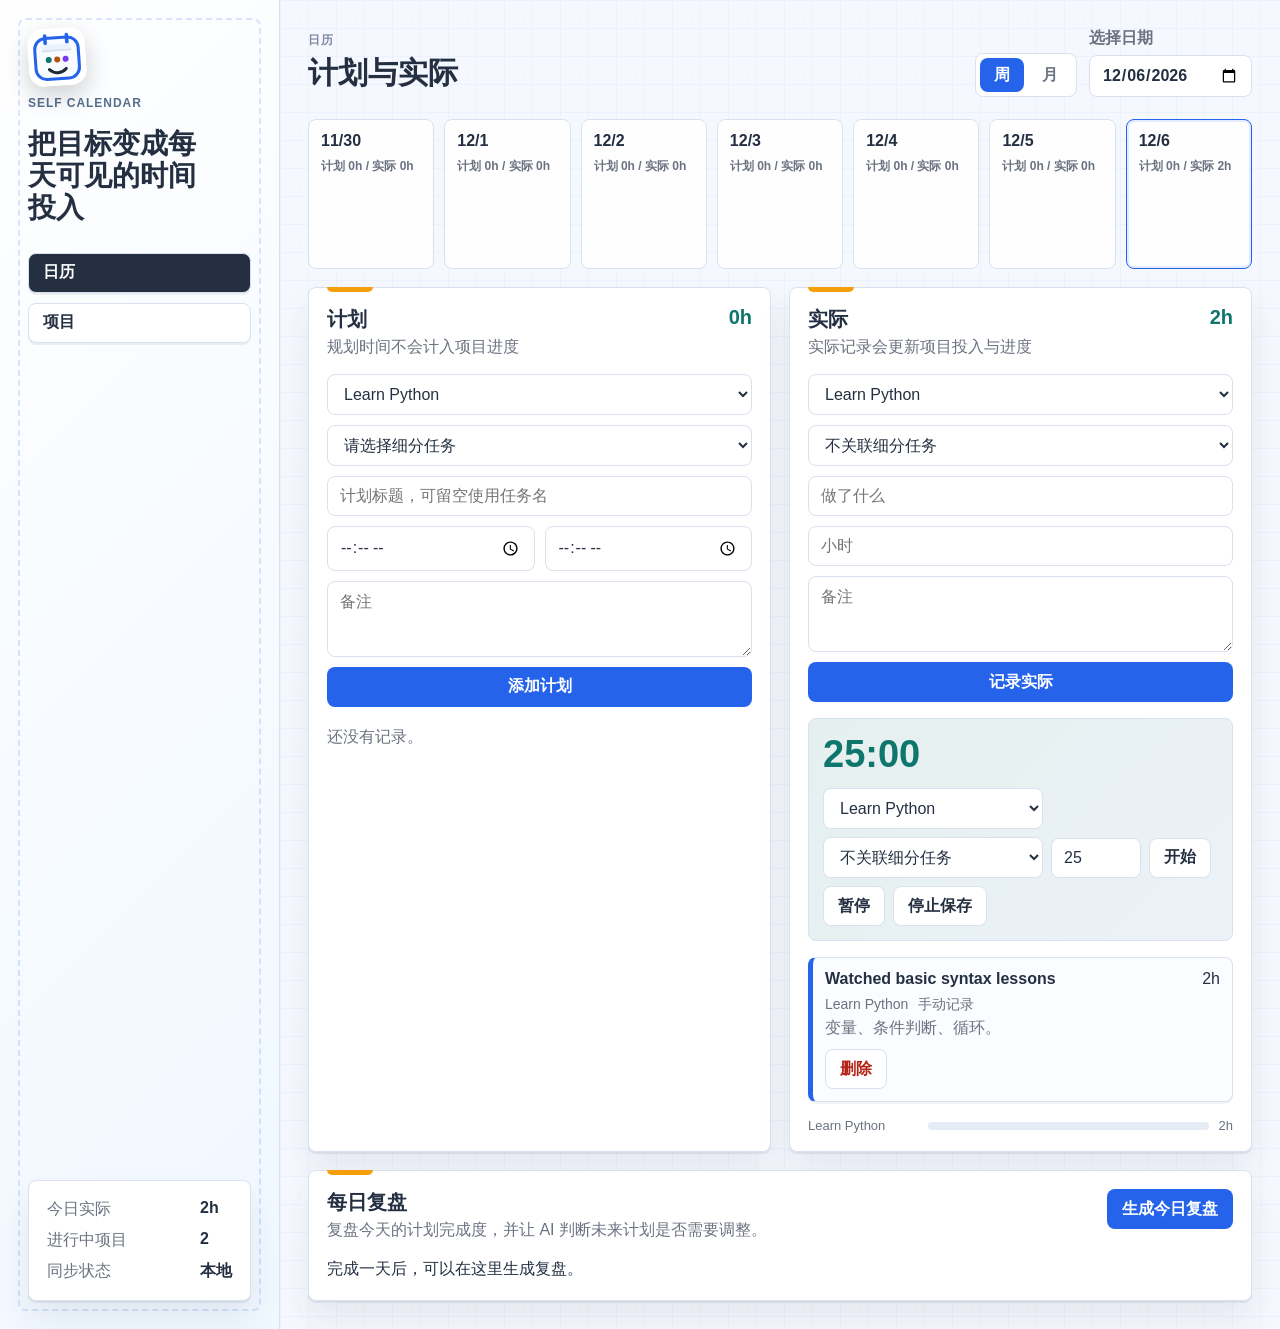
==== index.html @ 9592ea99 "Initial Self Calendar prototype" ====
<!doctype html>
<html lang="zh-CN">
  <head>
    <meta charset="utf-8" />
    <meta name="viewport" content="width=device-width, initial-scale=1" />
    <title>Self Calendar</title>
    <link rel="icon" type="image/svg+xml" href="./assets/logo.svg" />
    <link rel="shortcut icon" type="image/svg+xml" href="./assets/logo.svg" />
    <link rel="manifest" href="./assets/site.webmanifest" />
    <meta name="theme-color" content="#2563eb" />
    <link rel="stylesheet" href="./styles.css" />
  </head>
  <body>
    <div id="app">
      <aside class="sidebar">
        <div class="brand">
          <img class="brand-logo" src="./assets/logo.svg" alt="Self Calendar logo" />
          <p class="eyebrow">Self Calendar</p>
          <h1>把目标变成每天可见的时间投入</h1>
        </div>
        <nav class="nav" aria-label="主导航">
          <button class="nav-button active" data-view="calendar" type="button">日历</button>
          <button class="nav-button" data-view="projects" type="button">项目</button>
        </nav>
        <section class="today-summary" aria-label="今日概览">
          <span>今日实际</span>
          <strong id="todayActual">0h</strong>
          <span>进行中项目</span>
          <strong id="activeProjects">0</strong>
          <span>同步状态</span>
          <strong id="syncStatus">本地</strong>
        </section>
      </aside>

      <main class="main">
        <section id="calendarView" class="view active-view">
          <div class="view-header">
            <div>
              <p class="eyebrow">日历</p>
              <h2>计划与实际</h2>
            </div>
            <div class="calendar-tools">
              <div class="segmented" aria-label="日历视图">
                <button class="mode-button active" data-calendar-mode="week" type="button">周</button>
                <button class="mode-button" data-calendar-mode="month" type="button">月</button>
              </div>
              <label class="date-picker">
                <span>选择日期</span>
                <input id="selectedDate" type="date" />
              </label>
            </div>
          </div>

          <section id="calendarRange" class="range-view"></section>

          <section id="dayEditor" class="day-grid">
            <article class="panel">
              <div class="panel-head">
                <div>
                  <h3>计划</h3>
                  <p>规划时间不会计入项目进度</p>
                </div>
                <strong id="plannedTotal">0h</strong>
              </div>
              <form id="planForm" class="form compact-form">
                <select id="planProject" required></select>
                <select id="planTask" required></select>
                <input id="planTitle" type="text" placeholder="计划标题，可留空使用任务名" />
                <div class="inline-fields">
                  <input id="planStart" type="time" required />
                  <input id="planEnd" type="time" required />
                </div>
                <textarea id="planNotes" placeholder="备注"></textarea>
                <button type="submit">添加计划</button>
              </form>
              <div id="plannedList" class="entry-list"></div>
              <div id="plannedDistribution" class="distribution"></div>
            </article>

            <article class="panel">
              <div class="panel-head">
                <div>
                  <h3>实际</h3>
                  <p>实际记录会更新项目投入与进度</p>
                </div>
                <strong id="actualTotal">0h</strong>
              </div>
              <form id="actualForm" class="form compact-form">
                <select id="actualProject" required></select>
                <select id="actualTask"></select>
                <input id="actualTitle" type="text" placeholder="做了什么" required />
                <input id="actualDuration" type="number" min="0.1" step="0.1" placeholder="小时" required />
                <textarea id="actualNotes" placeholder="备注"></textarea>
                <button type="submit">记录实际</button>
              </form>
              <div class="timer">
                <div class="timer-display" id="timerDisplay">25:00</div>
                <div class="timer-controls">
                  <select id="timerProject" aria-label="番茄钟项目"></select>
                  <select id="timerTask" aria-label="番茄钟任务"></select>
                  <input id="timerMinutes" type="number" min="1" max="180" value="25" aria-label="分钟" />
                  <button id="timerStart" type="button">开始</button>
                  <button id="timerPause" class="secondary" type="button">暂停</button>
                  <button id="timerStop" class="secondary" type="button">停止保存</button>
                </div>
              </div>
              <div id="actualList" class="entry-list"></div>
              <div id="actualDistribution" class="distribution"></div>
            </article>
          </section>

          <section class="panel review-panel">
            <div class="panel-head">
              <div>
                <h3>每日复盘</h3>
                <p>复盘今天的计划完成度，并让 AI 判断未来计划是否需要调整。</p>
              </div>
              <button id="runDailyReview" type="button">生成今日复盘</button>
            </div>
            <div id="reviewResult" class="review-result">
              <p class="empty-state">完成一天后，可以在这里生成复盘。</p>
            </div>
          </section>
        </section>

        <section id="projectsView" class="view">
          <div class="view-header">
            <div>
              <p class="eyebrow">项目</p>
              <h2>目标与进度</h2>
            </div>
            <div class="header-actions">
              <button id="exportIcs" type="button">导出 ICS</button>
              <label class="file-button">
                导入 ICS
                <input id="importIcs" type="file" accept=".ics,text/calendar" />
              </label>
            </div>
          </div>

          <section class="project-layout">
            <aside class="project-side">
              <article class="panel project-form-panel">
                <h3>新建项目</h3>
                <form id="projectForm" class="form">
                  <input id="projectName" type="text" placeholder="项目名称" required />
                  <div class="inline-fields">
                    <input id="projectEstimate" type="number" min="1" step="0.5" placeholder="预计总小时" required />
                    <select id="projectStatus">
                      <option value="in-progress">进行中</option>
                      <option value="not-started">未开始</option>
                      <option value="paused">暂停</option>
                      <option value="completed">完成</option>
                    </select>
                  </div>
                  <textarea id="projectDescription" placeholder="描述"></textarea>
                  <button type="submit">保存项目</button>
                </form>
              </article>

              <div id="projectList" class="project-list"></div>
            </aside>

            <article id="projectDetail" class="panel project-detail">
              <p class="empty-state">选择一个项目查看详情，或者先创建你的第一个目标。</p>
            </article>
          </section>
        </section>
      </main>
    </div>

    <template id="emptyTemplate">
      <p class="empty-state">还没有记录。</p>
    </template>

    <div id="focusOverlay" class="focus-overlay" aria-hidden="true">
      <section class="focus-panel" role="dialog" aria-modal="true" aria-label="番茄钟专注模式">
        <div class="focus-top">
          <div>
            <p class="eyebrow">专注模式</p>
            <h2 id="focusProjectName">Pomodoro</h2>
          </div>
          <button id="focusClose" class="secondary" type="button">收起</button>
        </div>
        <div class="focus-visual">
          <div class="focus-ring" id="focusRing">
            <div>
              <strong id="focusTime">25:00</strong>
              <span id="focusPercent">0%</span>
            </div>
          </div>
          <div class="focus-progress">
            <span id="focusProgressBar"></span>
          </div>
        </div>
        <textarea id="focusNotes" placeholder="一边专注，一边记录：这段时间具体在做什么、遇到什么问题、下一步是什么。"></textarea>
        <div class="focus-actions">
          <button id="focusPause" type="button">暂停</button>
          <button id="focusSave" class="secondary" type="button">停止并保存</button>
          <button id="focusDiscard" class="secondary danger" type="button">放弃本次</button>
        </div>
      </section>
    </div>

    <script src="./app.js"></script>
  </body>
</html>
---- styles.css ----
:root {
  color-scheme: light;
  --ink: #243042;
  --muted: #6b7280;
  --line: #d9e1ee;
  --surface: #ffffff;
  --wash: #f6f8ff;
  --accent: #2563eb;
  --accent-2: #0f766e;
  --accent-3: #f59e0b;
  --accent-4: #ec4899;
  --warn: #b45309;
  --danger: #b42318;
  --shadow: 0 16px 40px rgba(31, 41, 51, 0.08);
  --paper-shadow: 0 2px 0 rgba(36, 48, 66, 0.08), 0 18px 32px rgba(36, 48, 66, 0.08);
}

* {
  box-sizing: border-box;
}

body {
  margin: 0;
  min-height: 100vh;
  font-family: Inter, "Segoe UI", Arial, sans-serif;
  background:
    linear-gradient(rgba(37, 99, 235, 0.045) 1px, transparent 1px),
    linear-gradient(90deg, rgba(15, 118, 110, 0.04) 1px, transparent 1px),
    radial-gradient(circle at 20px 20px, rgba(245, 158, 11, 0.08) 1.5px, transparent 1.5px),
    var(--wash);
  background-size: 28px 28px, 28px 28px, 56px 56px, auto;
  color: var(--ink);
}

button,
input,
select,
textarea {
  font: inherit;
}

button,
.file-button {
  min-height: 40px;
  border: 1px solid transparent;
  border-radius: 8px;
  padding: 0 14px;
  background: var(--accent);
  color: #fff;
  cursor: pointer;
  font-weight: 700;
  transition:
    background-color 140ms ease,
    border-color 140ms ease,
    color 140ms ease,
    box-shadow 140ms ease,
    transform 90ms ease;
}

button:hover,
.file-button:hover {
  background: #1d4ed8;
  box-shadow: 0 8px 18px rgba(37, 99, 235, 0.2);
  transform: translateY(-1px);
}

button:active,
.file-button:active {
  transform: translateY(1px) scale(0.99);
  box-shadow: 0 3px 10px rgba(31, 41, 51, 0.12);
}

button:focus-visible,
.file-button:focus-visible {
  outline: 3px solid rgba(37, 99, 235, 0.28);
  outline-offset: 2px;
}

button:disabled,
.file-button:has(input:disabled) {
  cursor: not-allowed;
  opacity: 0.58;
  box-shadow: none;
  transform: none;
}

button.secondary,
.entry-actions button,
.task-row button,
.timer-controls button {
  background: #fff;
  color: var(--ink);
  border-color: var(--line);
}

button.secondary:hover,
.entry-actions button:hover,
.task-row button:hover,
.timer-controls button:hover {
  background: #f1f5f9;
  border-color: #b8c2d2;
  box-shadow: 0 6px 14px rgba(31, 41, 51, 0.08);
}

button.danger {
  color: var(--danger);
}

button.danger:hover {
  background: #fff1f0;
  border-color: #f2b8b5;
  color: #912018;
}

input,
select,
textarea {
  width: 100%;
  border: 1px solid var(--line);
  border-radius: 8px;
  padding: 10px 12px;
  background: #fff;
  color: var(--ink);
}

textarea {
  min-height: 76px;
  resize: vertical;
}

#app {
  display: grid;
  grid-template-columns: 280px 1fr;
  min-height: 100vh;
}

.sidebar {
  display: flex;
  flex-direction: column;
  gap: 28px;
  padding: 28px;
  background:
    linear-gradient(135deg, rgba(255, 255, 255, 0.88), rgba(239, 247, 255, 0.94)),
    #f9fbff;
  color: var(--ink);
  border-right: 1px solid var(--line);
  position: relative;
  overflow: hidden;
}

.sidebar::before {
  content: "";
  position: absolute;
  inset: 18px;
  border: 2px dashed rgba(37, 99, 235, 0.16);
  border-radius: 8px;
  pointer-events: none;
}

.sidebar h1 {
  margin: 8px 0 0;
  font-size: 28px;
  line-height: 1.15;
  letter-spacing: 0;
  max-width: 12ch;
}

.brand {
  display: grid;
  gap: 10px;
  position: relative;
  z-index: 1;
}

.brand-logo {
  width: 58px;
  height: 58px;
  border-radius: 16px;
  background: #fff;
  box-shadow: 0 10px 24px rgba(0, 0, 0, 0.18);
  transform: rotate(-4deg);
  transition: transform 180ms ease;
}

.brand:hover .brand-logo {
  animation: logo-wiggle 520ms ease both;
}

.eyebrow {
  margin: 0;
  color: #7c8aa0;
  text-transform: uppercase;
  font-size: 12px;
  font-weight: 800;
  letter-spacing: 0.08em;
}

.sidebar .eyebrow {
  color: #55708f;
}

.nav {
  display: grid;
  gap: 10px;
}

.nav-button {
  width: 100%;
  justify-content: flex-start;
  background: #fff;
  color: var(--ink);
  border-color: var(--line);
  text-align: left;
  box-shadow: 0 2px 0 rgba(36, 48, 66, 0.07);
}

.nav-button:hover {
  background: #eef7ff;
  box-shadow: 0 8px 16px rgba(36, 48, 66, 0.08);
}

.nav-button.active {
  background: #243042;
  color: #fff;
}

.nav-button.active:hover {
  background: #fff;
}

.today-summary {
  margin-top: auto;
  display: grid;
  grid-template-columns: 1fr auto;
  gap: 10px 16px;
  padding: 18px;
  border: 1px solid var(--line);
  border-radius: 8px;
  background: #fff;
  box-shadow: var(--paper-shadow);
  position: relative;
  z-index: 1;
}

.today-summary span {
  color: var(--muted);
}

.main {
  padding: 28px;
  overflow: auto;
}

.view {
  display: none;
}

.active-view {
  display: block;
}

.view-header {
  display: flex;
  align-items: center;
  justify-content: space-between;
  gap: 18px;
  margin-bottom: 22px;
}

.view-header h2 {
  margin: 4px 0 0;
  font-size: 30px;
}

.date-picker {
  display: grid;
  gap: 6px;
  color: var(--muted);
  font-weight: 700;
}

.calendar-tools {
  display: flex;
  align-items: end;
  gap: 12px;
  flex-wrap: wrap;
}

.segmented {
  display: inline-flex;
  gap: 4px;
  padding: 4px;
  border: 1px solid var(--line);
  border-radius: 8px;
  background: #fff;
}

.mode-button {
  min-width: 44px;
  min-height: 34px;
  padding: 0 10px;
  background: transparent;
  color: var(--muted);
}

.mode-button:hover {
  background: #eef4ff;
  color: var(--accent);
  box-shadow: none;
}

.mode-button.active {
  background: var(--accent);
  color: #fff;
}

.mode-button.active:hover {
  background: #1d4ed8;
  color: #fff;
}

.day-grid,
.project-layout {
  display: grid;
  grid-template-columns: repeat(2, minmax(0, 1fr));
  gap: 18px;
}

.range-view:not(:empty) {
  margin-bottom: 18px;
}

.calendar-grid {
  display: grid;
  grid-template-columns: repeat(7, minmax(120px, 1fr));
  gap: 10px;
}

.date-cell {
  display: grid;
  gap: 8px;
  min-height: 150px;
  align-content: start;
  padding: 12px;
  border: 1px solid var(--line);
  border-radius: 8px;
  background: rgba(255, 255, 255, 0.92);
  color: var(--ink);
  text-align: left;
  box-shadow: none;
  transition:
    border-color 140ms ease,
    background-color 140ms ease,
    box-shadow 140ms ease,
    transform 90ms ease;
}

.date-cell:hover {
  border-color: #b8c2d2;
  background: #fff;
  box-shadow: 0 10px 22px rgba(31, 41, 51, 0.08);
  transform: translateY(-2px) rotate(-0.25deg);
}

.date-cell:active {
  transform: translateY(1px);
}

.date-cell.selected {
  border-color: var(--accent);
  box-shadow: inset 0 0 0 2px rgba(37, 99, 235, 0.12);
}

.date-cell-head {
  font-weight: 800;
}

.date-cell-total {
  color: var(--muted);
  font-size: 12px;
  font-weight: 700;
}

.date-cell-items {
  display: grid;
  gap: 5px;
}

.date-cell-items span {
  min-height: 22px;
  border-radius: 6px;
  padding: 4px 6px;
  background: #edf5f4;
  color: #115e59;
  font-size: 12px;
  overflow-wrap: anywhere;
}

.date-cell-items .range-plan-item {
  border-left: 4px solid var(--family, var(--accent-2));
  background: #f5fbfa;
  color: var(--ink);
  transition: transform 120ms ease, background-color 140ms ease;
}

.range-plan-item {
  cursor: pointer;
}

.range-plan-item:hover {
  background: #d9eeeb;
  color: #0f4f4a;
  transform: translateX(2px);
}

.project-layout {
  grid-template-columns: minmax(320px, 0.85fr) minmax(520px, 1.65fr);
  align-items: start;
}

.project-side {
  display: grid;
  gap: 14px;
}

.project-form-panel {
  padding: 16px;
}

.project-form-panel textarea {
  min-height: 58px;
}

.project-detail {
  min-height: calc(100vh - 110px);
}

.panel {
  border: 1px solid var(--line);
  border-radius: 8px;
  background: var(--surface);
  box-shadow: var(--paper-shadow);
  padding: 18px;
  position: relative;
  animation: soft-rise 420ms ease both;
}

.panel::before {
  content: "";
  position: absolute;
  top: -1px;
  left: 18px;
  width: 46px;
  height: 5px;
  border-radius: 0 0 6px 6px;
  background: var(--accent-3);
}

.panel-head {
  display: flex;
  align-items: start;
  justify-content: space-between;
  gap: 14px;
  margin-bottom: 16px;
}

.panel h3 {
  margin: 0;
  font-size: 20px;
}

.panel p {
  margin: 4px 0 0;
  color: var(--muted);
}

.panel-head strong {
  color: var(--accent-2);
  font-size: 20px;
}

.form {
  display: grid;
  gap: 10px;
}

.compact-form {
  margin-bottom: 16px;
}

.inline-fields {
  display: grid;
  grid-template-columns: 1fr 1fr;
  gap: 10px;
}

.entry-list,
.project-list {
  display: grid;
  gap: 10px;
}

.entry,
.project-card,
.task-row {
  border: 1px solid var(--line);
  border-radius: 8px;
  padding: 12px;
  background: #fbfcff;
  box-shadow: 0 2px 0 rgba(36, 48, 66, 0.05);
}

.entry,
.project-card {
  border-left: 5px solid var(--family, var(--line));
}

.entry-title,
.project-card-title,
.task-row {
  display: flex;
  justify-content: space-between;
  gap: 12px;
  align-items: center;
}

.entry strong,
.project-card strong {
  overflow-wrap: anywhere;
}

.entry-meta,
.project-meta {
  margin-top: 8px;
  display: flex;
  gap: 10px;
  flex-wrap: wrap;
  color: var(--muted);
  font-size: 14px;
}

.entry-actions,
.header-actions,
.timer-controls,
.detail-actions {
  display: flex;
  gap: 8px;
  flex-wrap: wrap;
  align-items: center;
}

.entry-actions {
  margin-top: 10px;
}

.distribution {
  display: grid;
  gap: 8px;
  margin-top: 16px;
}

.bar {
  display: grid;
  grid-template-columns: 110px 1fr auto;
  gap: 10px;
  align-items: center;
  color: var(--muted);
  font-size: 13px;
}

.bar-track {
  height: 8px;
  border-radius: 999px;
  background: #e6ecf5;
  overflow: hidden;
}

.bar-fill {
  height: 100%;
  background: var(--accent-2);
}

.timer {
  display: grid;
  gap: 12px;
  margin: 16px 0;
  padding: 14px;
  border: 1px solid var(--line);
  border-radius: 8px;
  background:
    linear-gradient(135deg, rgba(15, 118, 110, 0.08), rgba(37, 99, 235, 0.05)),
    #f7faf9;
}

.timer-display {
  font-size: 38px;
  font-weight: 800;
  color: var(--accent-2);
}

.timer-controls select {
  width: min(220px, 100%);
}

.timer-controls input {
  width: 90px;
}

.project-card {
  cursor: pointer;
  transition:
    border-color 140ms ease,
    background-color 140ms ease,
    box-shadow 140ms ease,
    transform 90ms ease;
}

.project-list {
  align-content: start;
}

.project-card:hover {
  background: #fff;
  border-color: #b8c2d2;
  box-shadow: 0 8px 18px rgba(31, 41, 51, 0.08);
  transform: translateY(-2px) rotate(0.2deg);
}

.project-card:active {
  transform: translateY(1px);
}

.project-card.active {
  border-color: var(--accent);
  border-left-color: var(--family, var(--accent));
  box-shadow: inset 4px 0 0 var(--family, var(--accent));
}

.progress {
  height: 10px;
  border-radius: 999px;
  background: #e6ecf5;
  overflow: hidden;
  margin-top: 12px;
}

.progress span {
  display: block;
  height: 100%;
  background: var(--accent);
}

.stats {
  display: grid;
  grid-template-columns: repeat(3, 1fr);
  gap: 10px;
  margin: 16px 0;
}

.stat {
  padding: 12px;
  border-radius: 8px;
  background: #f4f7fb;
}

.stat span {
  display: block;
  color: var(--muted);
  font-size: 13px;
}

.stat strong {
  display: block;
  margin-top: 6px;
  font-size: 20px;
}

.task-list {
  display: grid;
  gap: 8px;
  margin-top: 12px;
}

.task-row {
  display: grid;
  grid-template-columns: minmax(160px, 1fr) 95px auto auto;
  justify-content: stretch;
}

.task-row input {
  min-width: 0;
}

.task-row small {
  grid-column: 1 / -1;
  color: var(--muted);
  line-height: 1.45;
}

.task-row textarea {
  grid-column: 1 / -1;
  min-height: 64px;
}

.task-row input:disabled,
.task-row textarea:disabled {
  color: var(--ink);
  background: transparent;
  border-color: transparent;
  opacity: 1;
}

.task-row.editing {
  border-color: var(--accent);
  background: #f7fbff;
}

.ai-workbench {
  display: grid;
  gap: 12px;
  margin: 18px 0;
  padding: 14px;
  border: 1px solid var(--line);
  border-radius: 8px;
  background:
    linear-gradient(135deg, rgba(245, 158, 11, 0.08), rgba(236, 72, 153, 0.05)),
    #f8fbff;
}

.project-detail .entry-list {
  grid-template-columns: repeat(auto-fit, minmax(240px, 1fr));
}

.project-detail .task-list {
  grid-template-columns: repeat(auto-fit, minmax(260px, 1fr));
}

.project-detail .task-row {
  align-content: start;
}

.ai-head {
  display: flex;
  justify-content: space-between;
  align-items: start;
  gap: 12px;
}

.ai-head h3 {
  margin: 0;
}

.ai-head p {
  margin: 4px 0 0;
  color: var(--muted);
}

.ai-messages {
  display: grid;
  gap: 8px;
  max-height: 220px;
  overflow: auto;
}

.ai-message {
  display: grid;
  gap: 3px;
  margin: 0;
  padding: 10px;
  border-radius: 8px;
  background: #fff;
  border: 1px solid var(--line);
}

.ai-message.user {
  background: #eef4ff;
}

.ai-message strong {
  font-size: 12px;
  color: var(--muted);
}

.ai-prompt {
  display: grid;
  grid-template-columns: minmax(160px, 1fr) auto;
  gap: 8px;
}

.manual-task-form {
  display: grid;
  grid-template-columns: minmax(180px, 1fr) 100px auto;
  gap: 8px;
}

.manual-task-form textarea {
  grid-column: 1 / -1;
  min-height: 64px;
}

.file-button {
  display: inline-flex;
  align-items: center;
}

.file-button input {
  display: none;
}

.empty-state {
  color: var(--muted);
  margin: 0;
}

.focus-overlay {
  position: fixed;
  inset: 0;
  display: none;
  place-items: center;
  padding: 28px;
  background:
    linear-gradient(rgba(255, 255, 255, 0.045) 1px, transparent 1px),
    linear-gradient(90deg, rgba(255, 255, 255, 0.04) 1px, transparent 1px),
    rgba(16, 32, 51, 0.92);
  background-size: 30px 30px;
  z-index: 1000;
}

.focus-overlay.active {
  display: grid;
}

.focus-panel {
  display: grid;
  grid-template-rows: auto 1fr auto auto;
  gap: 24px;
  width: min(980px, 100%);
  min-height: min(760px, calc(100vh - 56px));
  padding: 28px;
  border: 1px solid rgba(255, 255, 255, 0.18);
  border-radius: 8px;
  background: #f7fafc;
  box-shadow: 0 24px 80px rgba(0, 0, 0, 0.32);
}

.focus-top {
  display: flex;
  justify-content: space-between;
  align-items: start;
  gap: 16px;
}

.focus-top h2 {
  margin: 6px 0 0;
  font-size: 30px;
}

.focus-visual {
  display: grid;
  place-items: center;
  gap: 22px;
}

.focus-ring {
  --focus-progress: 0%;
  display: grid;
  place-items: center;
  width: min(440px, 70vw);
  aspect-ratio: 1;
  border-radius: 50%;
  background:
    radial-gradient(circle at center, #f7fafc 0 57%, transparent 58%),
    conic-gradient(var(--accent-2) var(--focus-progress), #dce5ef 0);
  animation: focus-breathe 1800ms ease-in-out infinite;
}

.focus-ring div {
  display: grid;
  place-items: center;
  gap: 8px;
  width: 72%;
  aspect-ratio: 1;
  border-radius: 50%;
  background: #fff;
  border: 1px solid var(--line);
}

.focus-ring strong {
  font-size: clamp(54px, 9vw, 112px);
  line-height: 1;
  color: var(--ink);
}

.focus-ring span {
  color: var(--muted);
  font-weight: 800;
}

.focus-progress {
  width: min(680px, 100%);
  height: 14px;
  overflow: hidden;
  border-radius: 999px;
  background: #dce5ef;
}

.focus-progress span {
  display: block;
  width: 0;
  height: 100%;
  background: var(--accent-2);
  transition: width 180ms linear;
}

#focusNotes {
  min-height: 140px;
  font-size: 16px;
  line-height: 1.55;
}

.focus-actions {
  display: flex;
  justify-content: center;
  gap: 10px;
  flex-wrap: wrap;
}

.review-panel {
  margin-top: 18px;
}

.review-result {
  display: grid;
  gap: 14px;
}

.review-result p {
  margin: 0;
  color: var(--ink);
  line-height: 1.55;
}

.review-score {
  display: flex;
  align-items: baseline;
  justify-content: space-between;
  gap: 12px;
  padding: 14px;
  border-radius: 8px;
  background: #eef4ff;
}

.review-score span {
  color: var(--muted);
  font-weight: 800;
}

.review-score strong {
  font-size: 34px;
  color: var(--accent);
}

.review-section {
  display: grid;
  gap: 8px;
}

.review-section h4 {
  margin: 0;
  font-size: 15px;
}

.review-section ul {
  margin: 0;
  padding-left: 20px;
  color: var(--ink);
  line-height: 1.55;
}

.adjustment-list {
  display: grid;
  gap: 8px;
}

.adjustment {
  padding: 12px;
  border: 1px solid var(--line);
  border-radius: 8px;
  background: #fbfcff;
}

.adjustment strong {
  display: block;
  margin-bottom: 6px;
}

@keyframes soft-rise {
  from {
    opacity: 0;
    transform: translateY(8px);
  }
  to {
    opacity: 1;
    transform: translateY(0);
  }
}

@keyframes logo-wiggle {
  0% {
    transform: rotate(-4deg) scale(1);
  }
  35% {
    transform: rotate(5deg) scale(1.04);
  }
  70% {
    transform: rotate(-2deg) scale(1.02);
  }
  100% {
    transform: rotate(-4deg) scale(1);
  }
}

@keyframes focus-breathe {
  0%,
  100% {
    transform: scale(1);
  }
  50% {
    transform: scale(1.015);
  }
}

@media (prefers-reduced-motion: reduce) {
  *,
  *::before,
  *::after {
    animation-duration: 1ms !important;
    animation-iteration-count: 1 !important;
    scroll-behavior: auto !important;
    transition-duration: 1ms !important;
  }
}

@media (max-width: 1080px) {
  #app,
  .day-grid,
  .project-layout {
    grid-template-columns: 1fr;
  }

  .calendar-grid {
    grid-template-columns: repeat(2, minmax(0, 1fr));
  }

  .sidebar {
    min-height: auto;
  }

  .today-summary {
    margin-top: 0;
  }
}

@media (max-width: 680px) {
  .main,
  .sidebar {
    padding: 18px;
  }

  .view-header,
  .entry-title,
  .project-card-title,
  .ai-head,
  .calendar-tools {
    align-items: stretch;
    flex-direction: column;
  }

  .stats,
  .inline-fields {
    grid-template-columns: 1fr;
  }

  .bar,
  .ai-prompt,
  .manual-task-form,
  .task-row,
  .calendar-grid {
    grid-template-columns: 1fr;
  }

  .focus-panel {
    min-height: calc(100vh - 36px);
    padding: 18px;
  }

  .focus-top {
    flex-direction: column;
  }
}
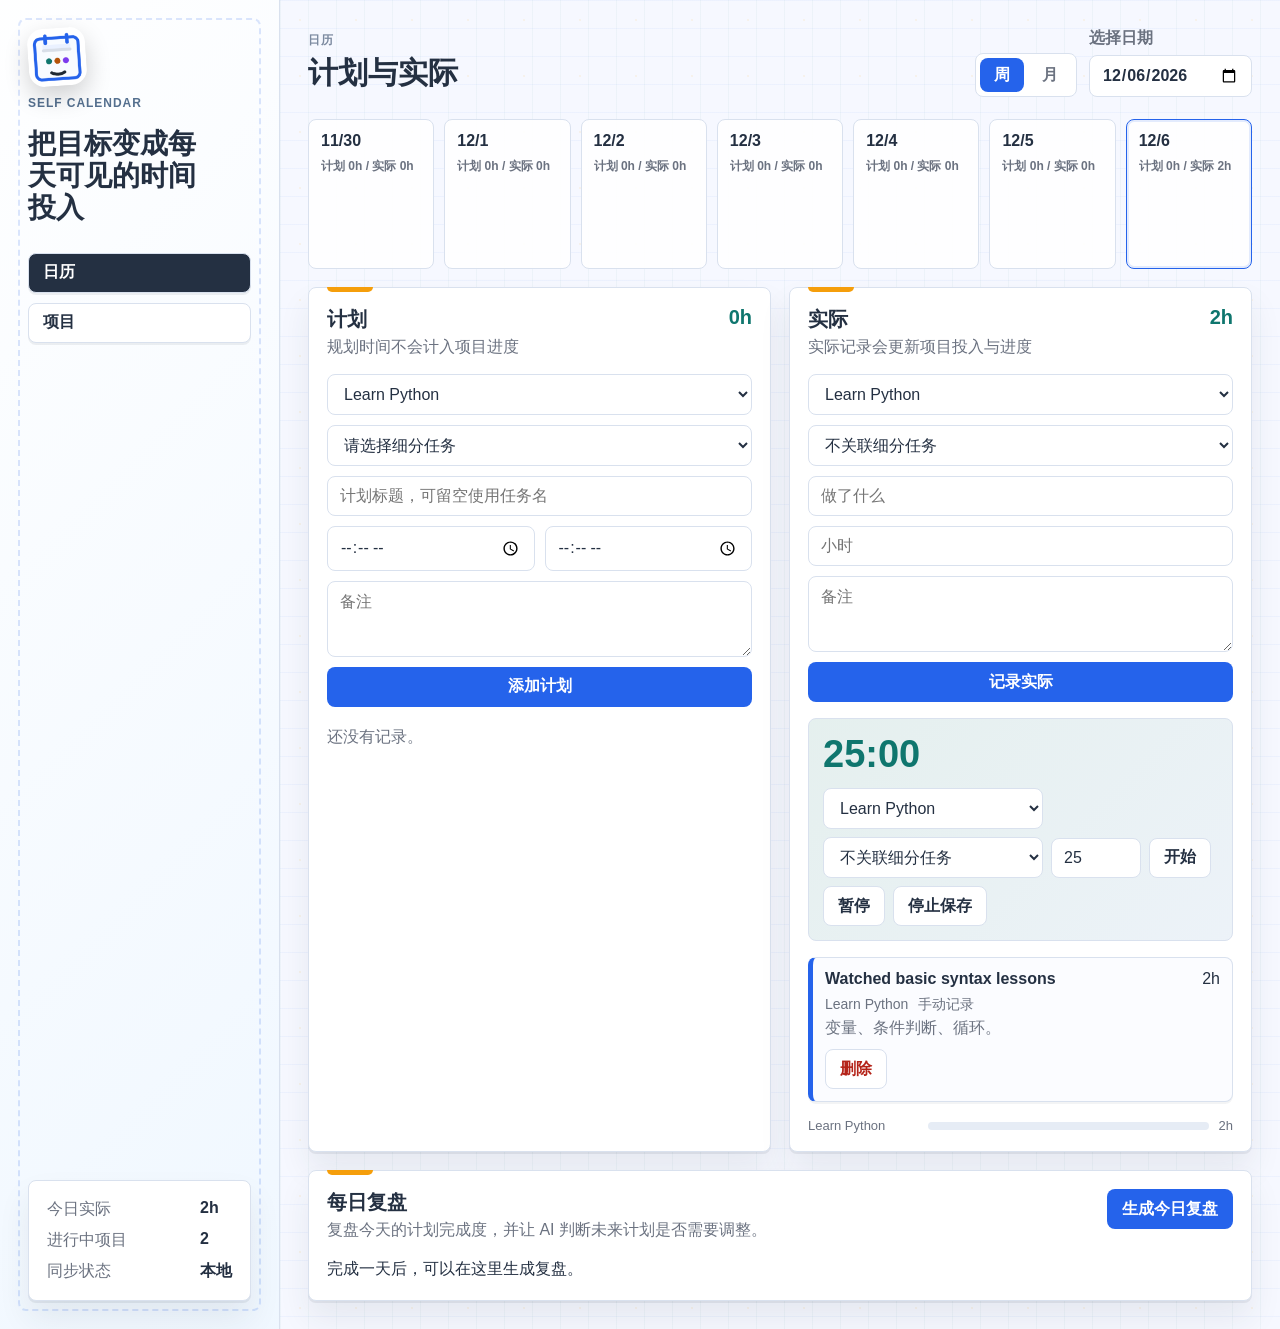
==== commit d8de4968: "Fix cloud app API origin and add PNG logo" ====
--- a/index.html
+++ b/index.html
@@ -4,8 +4,9 @@
     <meta charset="utf-8" />
     <meta name="viewport" content="width=device-width, initial-scale=1" />
     <title>Self Calendar</title>
+    <link rel="icon" type="image/png" href="./assets/logo.png" />
     <link rel="icon" type="image/svg+xml" href="./assets/logo.svg" />
-    <link rel="shortcut icon" type="image/svg+xml" href="./assets/logo.svg" />
+    <link rel="shortcut icon" type="image/png" href="./assets/logo.png" />
     <link rel="manifest" href="./assets/site.webmanifest" />
     <meta name="theme-color" content="#2563eb" />
     <link rel="stylesheet" href="./styles.css" />
@@ -14,7 +15,7 @@
     <div id="app">
       <aside class="sidebar">
         <div class="brand">
-          <img class="brand-logo" src="./assets/logo.svg" alt="Self Calendar logo" />
+          <img class="brand-logo" src="./assets/logo.png" alt="Self Calendar logo" />
           <p class="eyebrow">Self Calendar</p>
           <h1>把目标变成每天可见的时间投入</h1>
         </div>
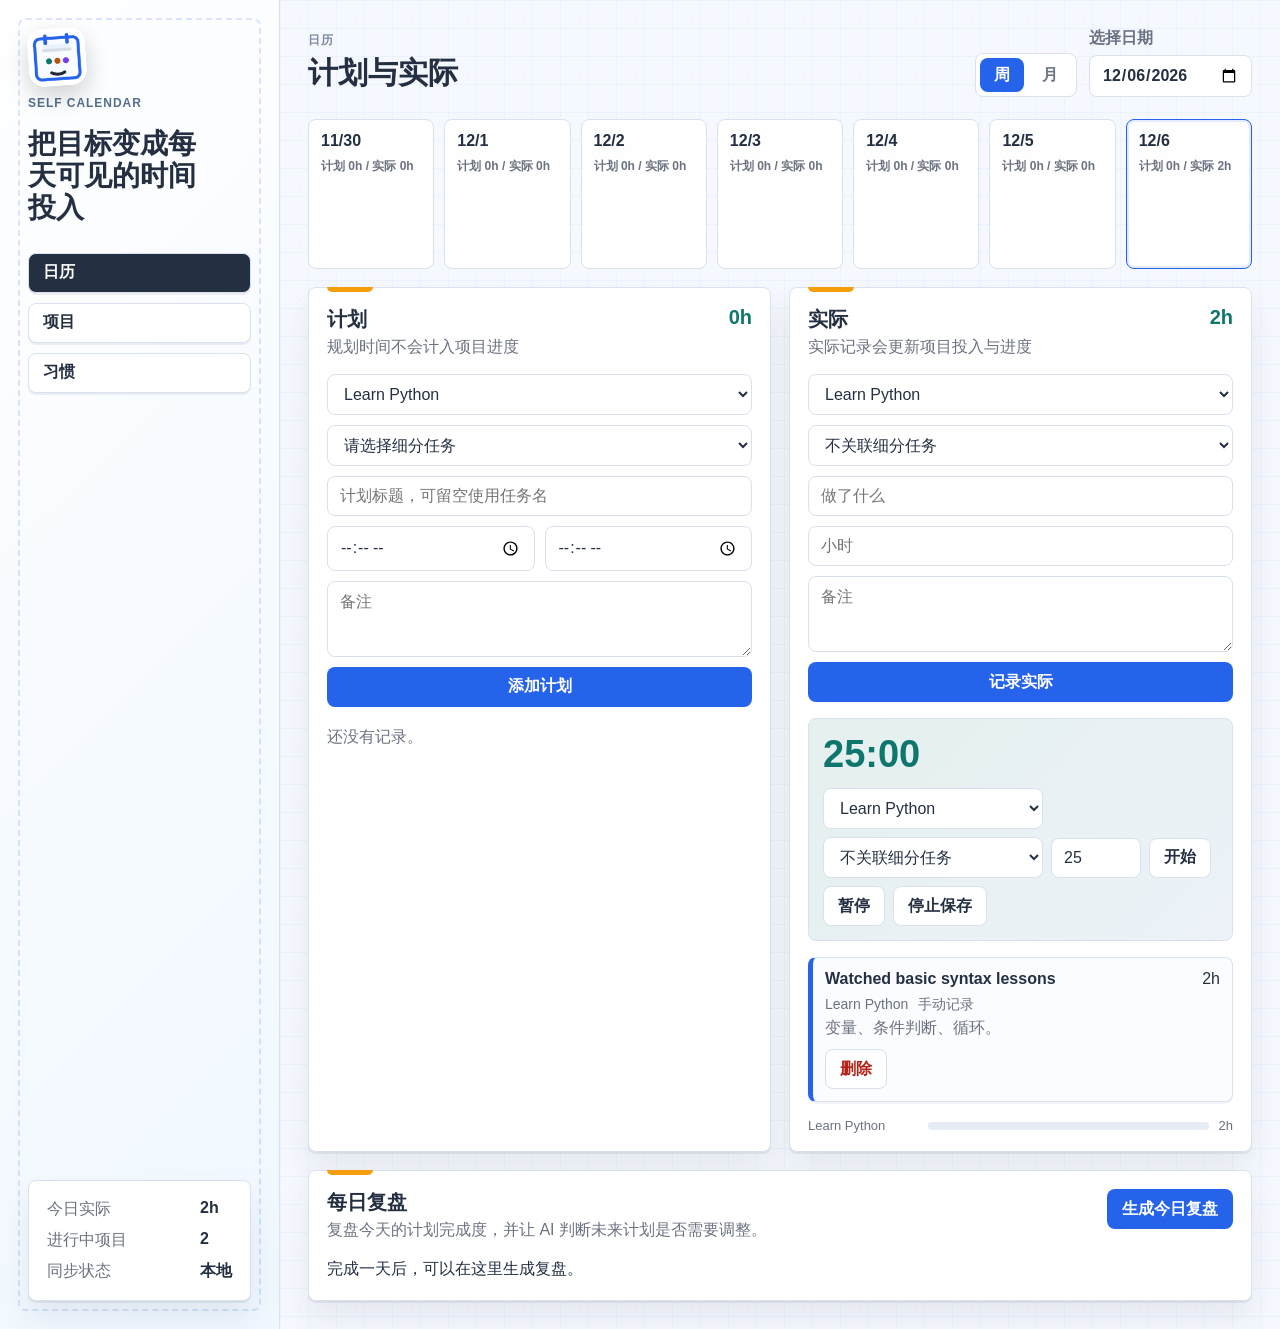
==== commit f296592e: "Add flexible planning and habit timelines" ====
--- a/index.html
+++ b/index.html
@@ -22,6 +22,7 @@
         <nav class="nav" aria-label="主导航">
           <button class="nav-button active" data-view="calendar" type="button">日历</button>
           <button class="nav-button" data-view="projects" type="button">项目</button>
+          <button class="nav-button" data-view="habits" type="button">习惯</button>
         </nav>
         <section class="today-summary" aria-label="今日概览">
           <span>今日实际</span>
@@ -68,8 +69,8 @@
                 <select id="planTask" required></select>
                 <input id="planTitle" type="text" placeholder="计划标题，可留空使用任务名" />
                 <div class="inline-fields">
-                  <input id="planStart" type="time" required />
-                  <input id="planEnd" type="time" required />
+                  <input id="planStart" type="time" />
+                  <input id="planEnd" type="time" />
                 </div>
                 <textarea id="planNotes" placeholder="备注"></textarea>
                 <button type="submit">添加计划</button>
@@ -146,7 +147,7 @@
                 <form id="projectForm" class="form">
                   <input id="projectName" type="text" placeholder="项目名称" required />
                   <div class="inline-fields">
-                    <input id="projectEstimate" type="number" min="1" step="0.5" placeholder="预计总小时" required />
+                    <input id="projectEstimate" type="number" min="0" step="0.5" placeholder="预计总小时，可留空" />
                     <select id="projectStatus">
                       <option value="in-progress">进行中</option>
                       <option value="not-started">未开始</option>
@@ -167,6 +168,58 @@
             </article>
           </section>
         </section>
+
+        <section id="habitsView" class="view">
+          <div class="view-header">
+            <div>
+              <p class="eyebrow">习惯</p>
+              <h2>时间点打卡</h2>
+            </div>
+            <div class="calendar-tools">
+              <div class="segmented" aria-label="习惯视图">
+                <button class="habit-mode-button active" data-habit-mode="day" type="button">日</button>
+                <button class="habit-mode-button" data-habit-mode="week" type="button">周</button>
+                <button class="habit-mode-button" data-habit-mode="month" type="button">月</button>
+              </div>
+              <label class="date-picker">
+                <span>查看日期</span>
+                <input id="habitDate" type="date" />
+              </label>
+            </div>
+          </div>
+
+          <section class="habit-layout">
+            <article class="panel habit-control-panel">
+              <div class="panel-head">
+                <div>
+                  <h3>打卡</h3>
+                  <p>选择已有习惯，或输入一个新习惯名。</p>
+                </div>
+              </div>
+              <form id="habitForm" class="form">
+                <select id="habitSelect"></select>
+                <input id="habitName" type="text" placeholder="新习惯名称，可留空使用上方选择" />
+                <div class="inline-fields">
+                  <input id="habitTime" type="time" />
+                  <input id="habitNotes" type="text" placeholder="备注" />
+                </div>
+                <button type="submit">打卡</button>
+              </form>
+              <div id="habitList" class="habit-list"></div>
+            </article>
+
+            <article class="panel habit-board-panel">
+              <div class="panel-head">
+                <div>
+                  <h3 id="habitBoardTitle">今天</h3>
+                  <p>圆点的位置代表打卡发生的时间。</p>
+                </div>
+                <strong id="habitCount">0 次</strong>
+              </div>
+              <div id="habitTimeline" class="habit-timeline-board"></div>
+            </article>
+          </section>
+        </section>
       </main>
     </div>
 
--- a/styles.css
+++ b/styles.css
@@ -418,6 +418,13 @@
   align-items: start;
 }
 
+.habit-layout {
+  display: grid;
+  grid-template-columns: minmax(280px, 0.7fr) minmax(520px, 1.6fr);
+  gap: 18px;
+  align-items: start;
+}
+
 .project-side {
   display: grid;
   gap: 14px;
@@ -619,6 +626,118 @@
   align-content: start;
 }
 
+.habit-list {
+  display: grid;
+  gap: 8px;
+  margin-top: 14px;
+}
+
+.habit-chip {
+  display: flex;
+  align-items: center;
+  justify-content: space-between;
+  gap: 10px;
+  padding: 10px 12px;
+  border: 1px solid var(--line);
+  border-left: 5px solid var(--family, var(--accent));
+  border-radius: 8px;
+  background: #fbfcff;
+}
+
+.habit-chip span {
+  color: var(--muted);
+  font-weight: 800;
+}
+
+.habit-timeline-board {
+  min-height: 520px;
+}
+
+.habit-day-axis {
+  padding: 8px 0 8px 72px;
+}
+
+.habit-axis {
+  position: relative;
+  min-height: 500px;
+  border-left: 3px solid #cbd6e4;
+  background:
+    repeating-linear-gradient(to bottom, transparent 0, transparent calc(100% / 24 - 1px), rgba(36, 48, 66, 0.08) calc(100% / 24));
+}
+
+.habit-hour {
+  position: absolute;
+  left: -68px;
+  transform: translateY(-50%);
+  color: var(--muted);
+  font-size: 12px;
+  font-weight: 800;
+}
+
+.habit-stamp {
+  position: absolute;
+  left: -14px;
+  width: 28px;
+  height: 28px;
+  min-height: 28px;
+  padding: 0;
+  border: 3px solid #fff;
+  border-radius: 50%;
+  background: var(--stamp, var(--accent));
+  color: #fff;
+  box-shadow: 0 5px 14px rgba(36, 48, 66, 0.18);
+  transform: translateY(-50%);
+}
+
+.habit-stamp:hover {
+  background: var(--stamp, var(--accent));
+  transform: translateY(-50%) scale(1.12);
+}
+
+.habit-stamp span {
+  display: grid;
+  place-items: center;
+  width: 100%;
+  height: 100%;
+  font-size: 12px;
+  font-weight: 900;
+}
+
+.habit-columns {
+  display: grid;
+  grid-template-columns: repeat(7, minmax(72px, 1fr));
+  gap: 12px;
+  overflow-x: auto;
+  padding-bottom: 8px;
+}
+
+.habit-month-columns {
+  grid-template-columns: repeat(30, minmax(46px, 1fr));
+}
+
+.habit-column {
+  display: grid;
+  grid-template-rows: auto 1fr;
+  gap: 8px;
+  min-width: 46px;
+}
+
+.habit-column-label {
+  text-align: center;
+  color: var(--muted);
+  font-size: 12px;
+  font-weight: 900;
+}
+
+.habit-column.today .habit-column-label {
+  color: var(--accent);
+}
+
+.habit-column .habit-axis {
+  min-height: 500px;
+  margin-left: 50%;
+}
+
 .project-card:hover {
   background: #fff;
   border-color: #b8c2d2;
@@ -732,11 +851,41 @@
 }
 
 .project-detail .task-list {
-  grid-template-columns: repeat(auto-fit, minmax(260px, 1fr));
+  grid-template-columns: 1fr;
 }
 
 .project-detail .task-row {
-  align-content: start;
+  grid-template-columns: minmax(220px, 1fr) 92px auto auto;
+  min-height: auto;
+  align-content: center;
+  padding: 10px 12px;
+}
+
+.project-detail .task-row input:first-child {
+  font-weight: 800;
+}
+
+.project-detail .task-row input[type="number"] {
+  text-align: right;
+}
+
+.project-detail .task-row textarea {
+  min-height: 44px;
+  padding-block: 8px;
+}
+
+.project-detail .task-row textarea:disabled:placeholder-shown {
+  display: none;
+}
+
+.project-detail .task-row textarea:disabled {
+  min-height: 0;
+  padding: 0;
+}
+
+.project-detail .task-row button {
+  min-width: 64px;
+  white-space: nowrap;
 }
 
 .ai-head {
@@ -1044,7 +1193,8 @@
 @media (max-width: 1080px) {
   #app,
   .day-grid,
-  .project-layout {
+  .project-layout,
+  .habit-layout {
     grid-template-columns: 1fr;
   }
 
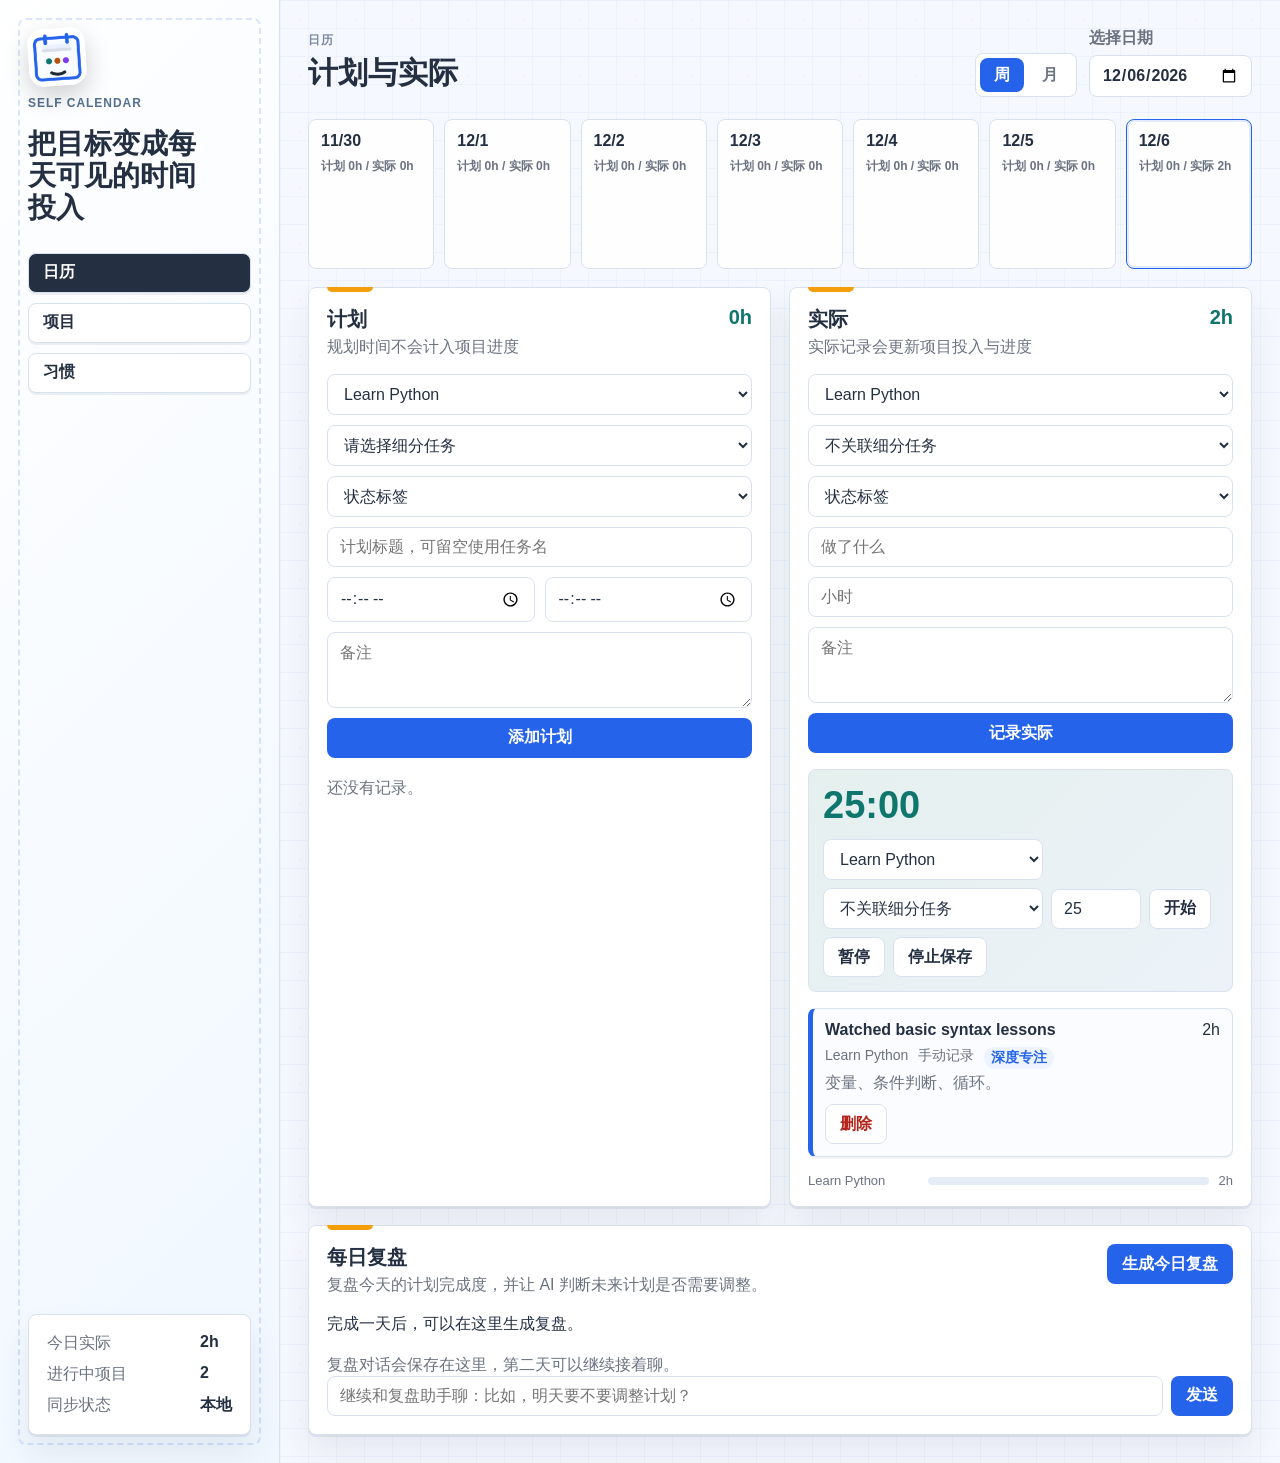
==== commit a5a7598f: "Add status tags and persistent AI review memory" ====
--- a/index.html
+++ b/index.html
@@ -67,6 +67,7 @@
               <form id="planForm" class="form compact-form">
                 <select id="planProject" required></select>
                 <select id="planTask" required></select>
+                <select id="planStatusTag"></select>
                 <input id="planTitle" type="text" placeholder="计划标题，可留空使用任务名" />
                 <div class="inline-fields">
                   <input id="planStart" type="time" />
@@ -90,6 +91,7 @@
               <form id="actualForm" class="form compact-form">
                 <select id="actualProject" required></select>
                 <select id="actualTask"></select>
+                <select id="actualStatusTag"></select>
                 <input id="actualTitle" type="text" placeholder="做了什么" required />
                 <input id="actualDuration" type="number" min="0.1" step="0.1" placeholder="小时" required />
                 <textarea id="actualNotes" placeholder="备注"></textarea>
@@ -122,6 +124,11 @@
             <div id="reviewResult" class="review-result">
               <p class="empty-state">完成一天后，可以在这里生成复盘。</p>
             </div>
+            <div id="reviewMessages" class="ai-messages review-messages"></div>
+            <form id="reviewPromptForm" class="ai-prompt">
+              <input id="reviewPrompt" type="text" placeholder="继续和复盘助手聊：比如，明天要不要调整计划？" />
+              <button type="submit">发送</button>
+            </form>
           </section>
         </section>
 
--- a/styles.css
+++ b/styles.css
@@ -348,6 +348,7 @@
   color: var(--ink);
   text-align: left;
   box-shadow: none;
+  cursor: pointer;
   transition:
     border-color 140ms ease,
     background-color 140ms ease,
@@ -369,6 +370,12 @@
 .date-cell.selected {
   border-color: var(--accent);
   box-shadow: inset 0 0 0 2px rgba(37, 99, 235, 0.12);
+}
+
+.date-cell.drag-over {
+  border-color: var(--accent-2);
+  background: #eefaf7;
+  box-shadow: inset 0 0 0 2px rgba(15, 118, 110, 0.18), 0 12px 24px rgba(15, 118, 110, 0.12);
 }
 
 .date-cell-head {
@@ -405,12 +412,18 @@
 
 .range-plan-item {
   cursor: pointer;
+  user-select: none;
 }
 
 .range-plan-item:hover {
   background: #d9eeeb;
   color: #0f4f4a;
   transform: translateX(2px);
+}
+
+.range-plan-item.dragging {
+  opacity: 0.45;
+  transform: scale(0.98);
 }
 
 .project-layout {
@@ -544,6 +557,14 @@
   flex-wrap: wrap;
   color: var(--muted);
   font-size: 14px;
+}
+
+.status-pill {
+  padding: 2px 7px;
+  border-radius: 999px;
+  background: #eef4ff;
+  color: var(--accent);
+  font-weight: 800;
 }
 
 .entry-actions,
@@ -919,15 +940,26 @@
   border-radius: 8px;
   background: #fff;
   border: 1px solid var(--line);
+  max-width: 82%;
 }
 
 .ai-message.user {
+  justify-self: end;
   background: #eef4ff;
+}
+
+.ai-message.assistant {
+  justify-self: start;
 }
 
 .ai-message strong {
   font-size: 12px;
   color: var(--muted);
+}
+
+.review-messages {
+  max-height: 280px;
+  margin-top: 14px;
 }
 
 .ai-prompt {
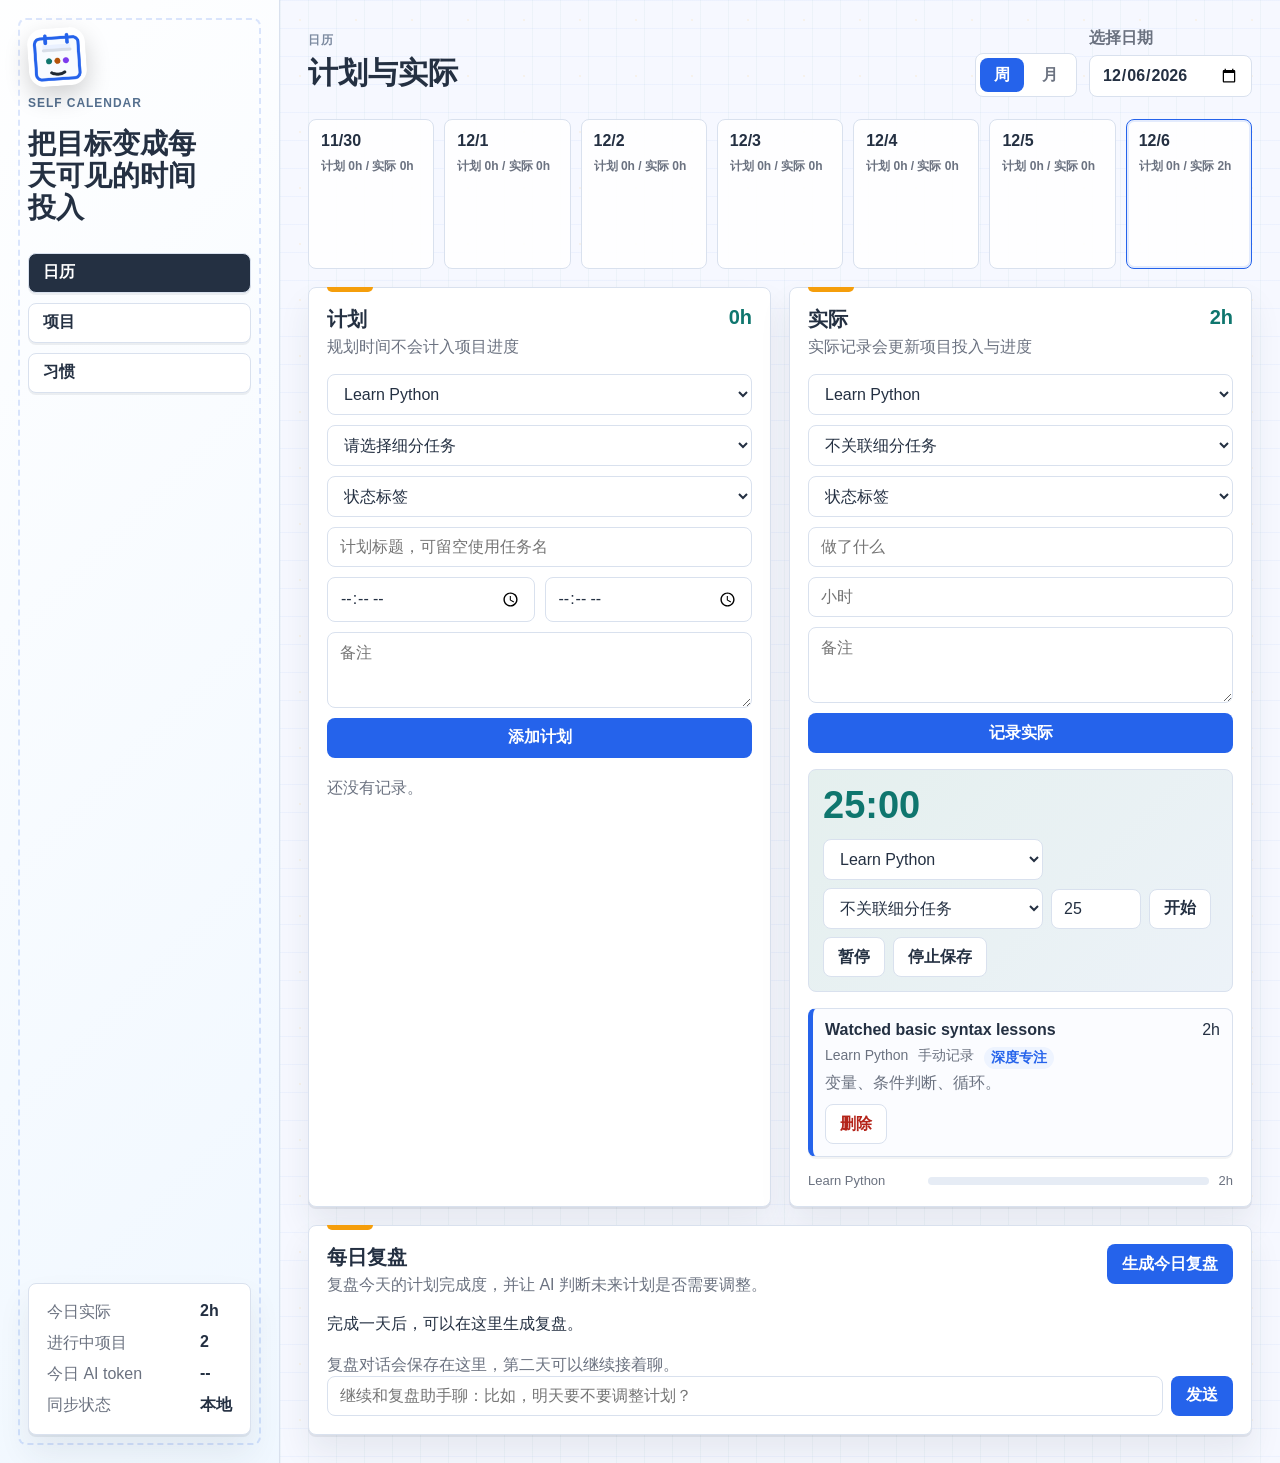
==== commit 0dff4340: "Show daily AI token usage" ====
--- a/index.html
+++ b/index.html
@@ -29,6 +29,8 @@
           <strong id="todayActual">0h</strong>
           <span>进行中项目</span>
           <strong id="activeProjects">0</strong>
+          <span>今日 AI token</span>
+          <strong id="aiUsageToday">0</strong>
           <span>同步状态</span>
           <strong id="syncStatus">本地</strong>
         </section>
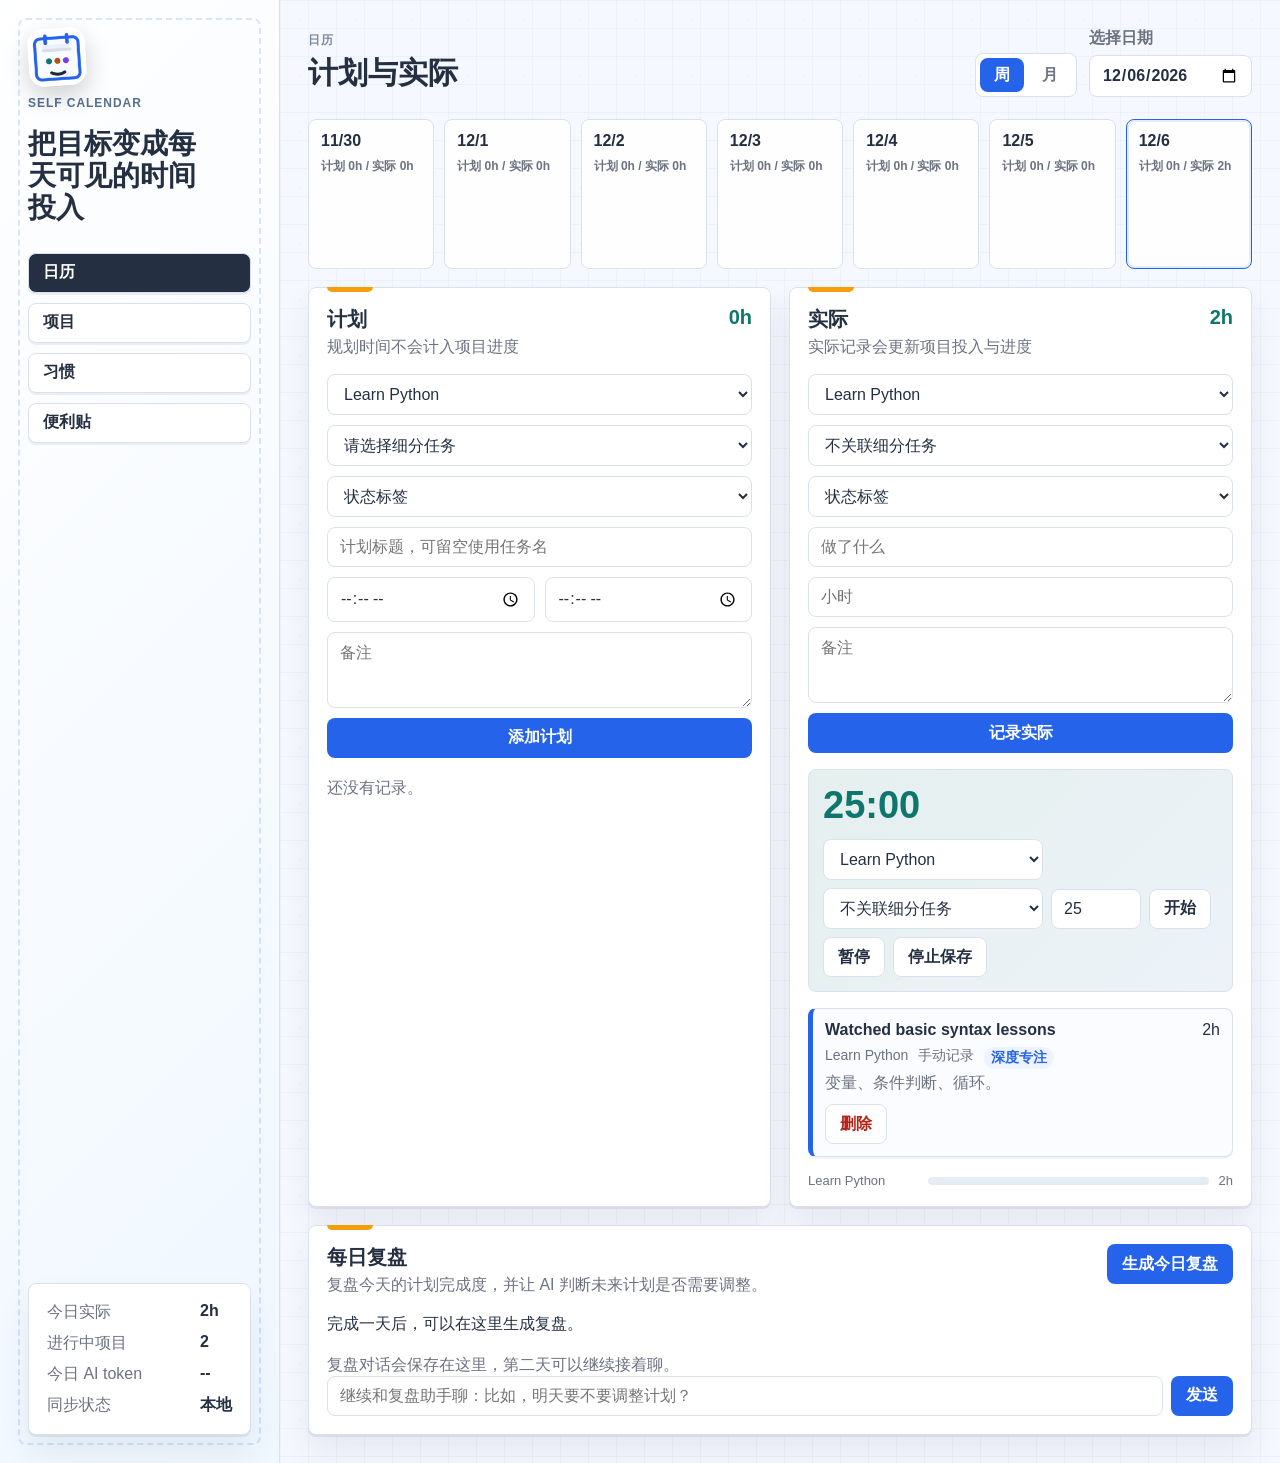
==== commit 0baad0fb: "Add sticky notes capture page" ====
--- a/index.html
+++ b/index.html
@@ -23,6 +23,7 @@
           <button class="nav-button active" data-view="calendar" type="button">日历</button>
           <button class="nav-button" data-view="projects" type="button">项目</button>
           <button class="nav-button" data-view="habits" type="button">习惯</button>
+          <button class="nav-button" data-view="sticky" type="button">便利贴</button>
         </nav>
         <section class="today-summary" aria-label="今日概览">
           <span>今日实际</span>
@@ -229,6 +230,41 @@
             </article>
           </section>
         </section>
+
+        <section id="stickyView" class="view">
+          <div class="view-header">
+            <div>
+              <p class="eyebrow">便利贴</p>
+              <h2>灵感暂存箱</h2>
+            </div>
+          </div>
+
+          <section class="sticky-layout">
+            <article class="panel sticky-compose">
+              <div class="panel-head">
+                <div>
+                  <h3>快速记下</h3>
+                  <p>先捕捉想法，之后再慢慢整理。</p>
+                </div>
+              </div>
+              <form id="stickyForm" class="form">
+                <textarea id="stickyText" placeholder="刚刚想到什么？" required></textarea>
+                <button type="submit">贴上去</button>
+              </form>
+            </article>
+
+            <article class="panel sticky-board-panel">
+              <div class="panel-head">
+                <div>
+                  <h3>按时间排列</h3>
+                  <p>点击“已整理”会划去这张便利贴。</p>
+                </div>
+                <strong id="stickyCount">0 张</strong>
+              </div>
+              <div id="stickyBoard" class="sticky-board"></div>
+            </article>
+          </section>
+        </section>
       </main>
     </div>
 
--- a/styles.css
+++ b/styles.css
@@ -438,6 +438,13 @@
   align-items: start;
 }
 
+.sticky-layout {
+  display: grid;
+  grid-template-columns: minmax(280px, 0.72fr) minmax(520px, 1.6fr);
+  gap: 18px;
+  align-items: start;
+}
+
 .project-side {
   display: grid;
   gap: 14px;
@@ -759,6 +766,74 @@
   margin-left: 50%;
 }
 
+.sticky-compose textarea {
+  min-height: 180px;
+  background: #fffbea;
+  border-color: #f3d37a;
+}
+
+.sticky-board {
+  display: grid;
+  grid-template-columns: repeat(auto-fill, minmax(210px, 1fr));
+  gap: 16px;
+  align-items: start;
+}
+
+.sticky-note {
+  display: grid;
+  gap: 12px;
+  min-height: 170px;
+  padding: 16px;
+  border: 1px solid #f0d46f;
+  border-radius: 6px;
+  background:
+    linear-gradient(180deg, rgba(255, 255, 255, 0.38), transparent 28px),
+    #fff2a8;
+  box-shadow: 0 8px 0 rgba(168, 130, 25, 0.08), 0 18px 30px rgba(36, 48, 66, 0.12);
+  transform: rotate(var(--tilt, 0deg));
+  transition: transform 120ms ease, box-shadow 140ms ease, opacity 140ms ease;
+}
+
+.sticky-note:hover {
+  transform: rotate(0deg) translateY(-2px);
+  box-shadow: 0 10px 0 rgba(168, 130, 25, 0.08), 0 22px 34px rgba(36, 48, 66, 0.14);
+}
+
+.sticky-note time {
+  color: #8a6a12;
+  font-size: 12px;
+  font-weight: 900;
+}
+
+.sticky-note p {
+  margin: 0;
+  color: #3d3211;
+  line-height: 1.55;
+  overflow-wrap: anywhere;
+  white-space: pre-wrap;
+}
+
+.sticky-note.checked {
+  opacity: 0.58;
+  background: #f3f4f6;
+  border-color: #d4d8df;
+}
+
+.sticky-note.checked p {
+  text-decoration: line-through;
+}
+
+.sticky-actions {
+  display: flex;
+  gap: 8px;
+  flex-wrap: wrap;
+  align-self: end;
+}
+
+.sticky-actions button {
+  min-height: 34px;
+}
+
 .project-card:hover {
   background: #fff;
   border-color: #b8c2d2;
@@ -1226,7 +1301,8 @@
   #app,
   .day-grid,
   .project-layout,
-  .habit-layout {
+  .habit-layout,
+  .sticky-layout {
     grid-template-columns: 1fr;
   }
 
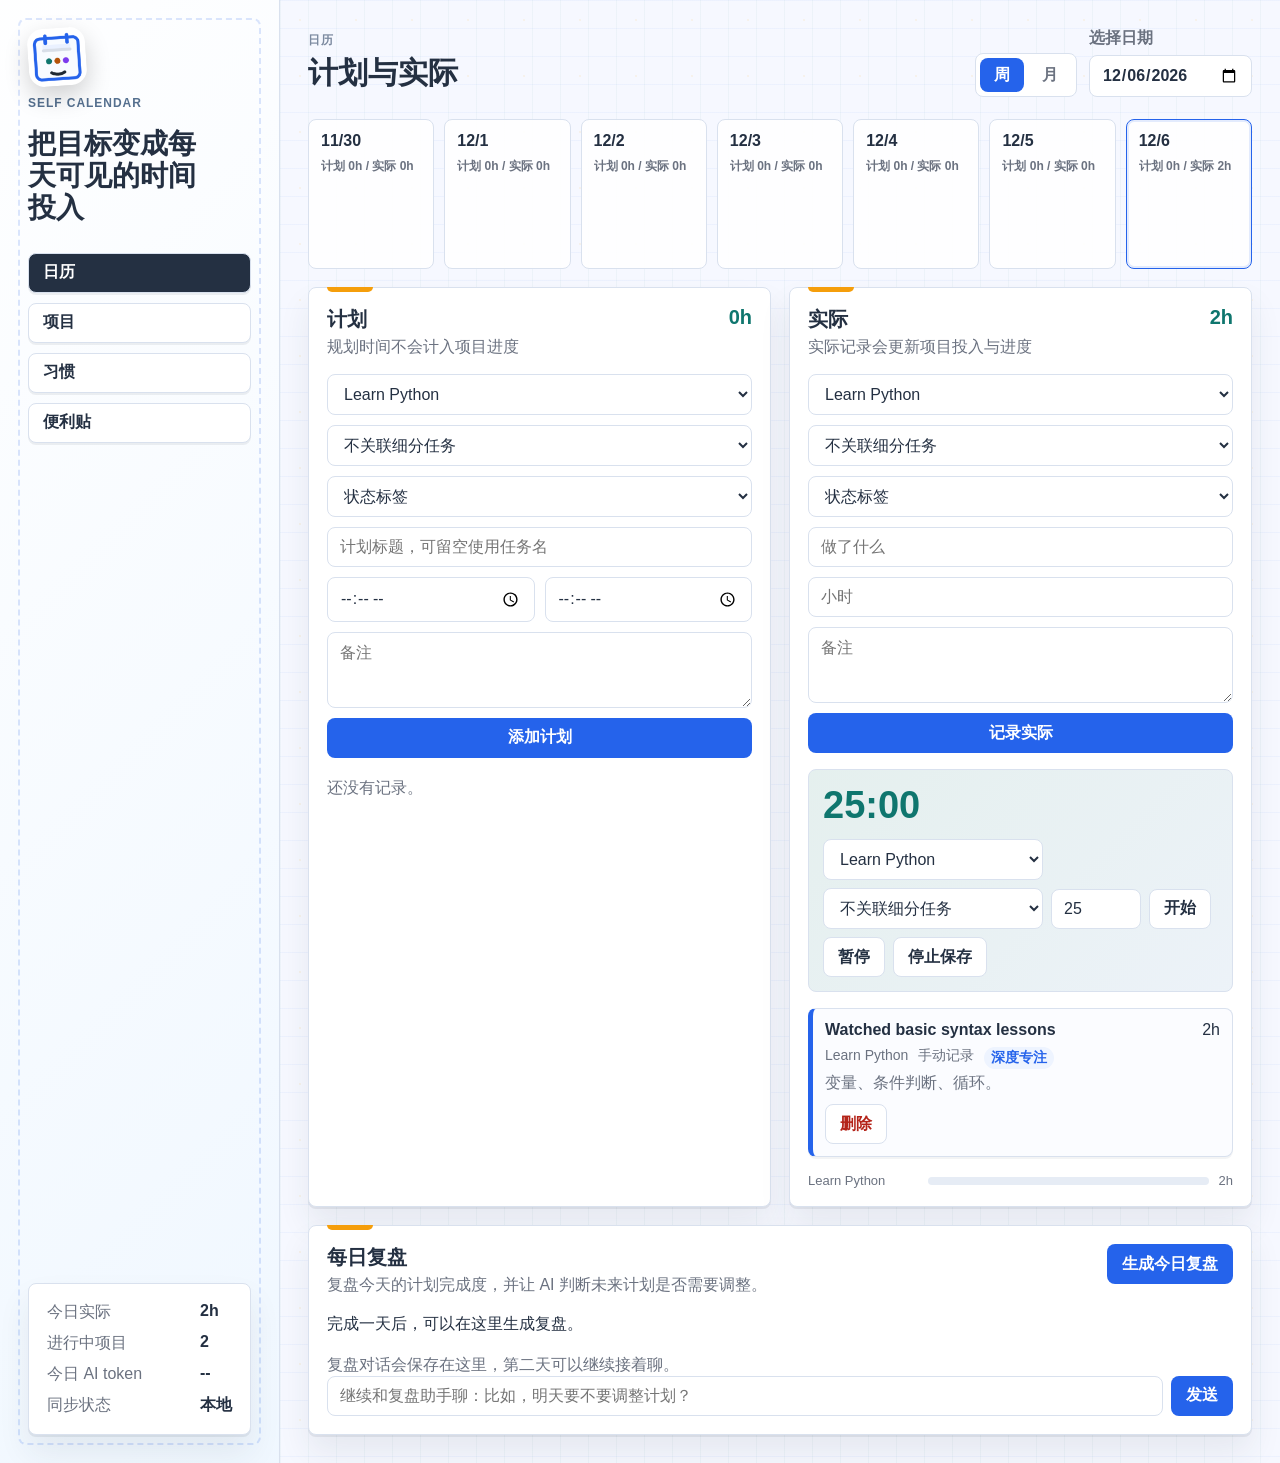
==== commit 61c60776: "Allow plans without subtasks" ====
--- a/index.html
+++ b/index.html
@@ -69,7 +69,7 @@
               </div>
               <form id="planForm" class="form compact-form">
                 <select id="planProject" required></select>
-                <select id="planTask" required></select>
+                <select id="planTask"></select>
                 <select id="planStatusTag"></select>
                 <input id="planTitle" type="text" placeholder="计划标题，可留空使用任务名" />
                 <div class="inline-fields">
--- a/styles.css
+++ b/styles.css
@@ -851,6 +851,15 @@
   box-shadow: inset 4px 0 0 var(--family, var(--accent));
 }
 
+.project-card.completed {
+  opacity: 0.66;
+  background: #f4f7fb;
+}
+
+.project-card.completed strong {
+  text-decoration: line-through;
+}
+
 .progress {
   height: 10px;
   border-radius: 999px;
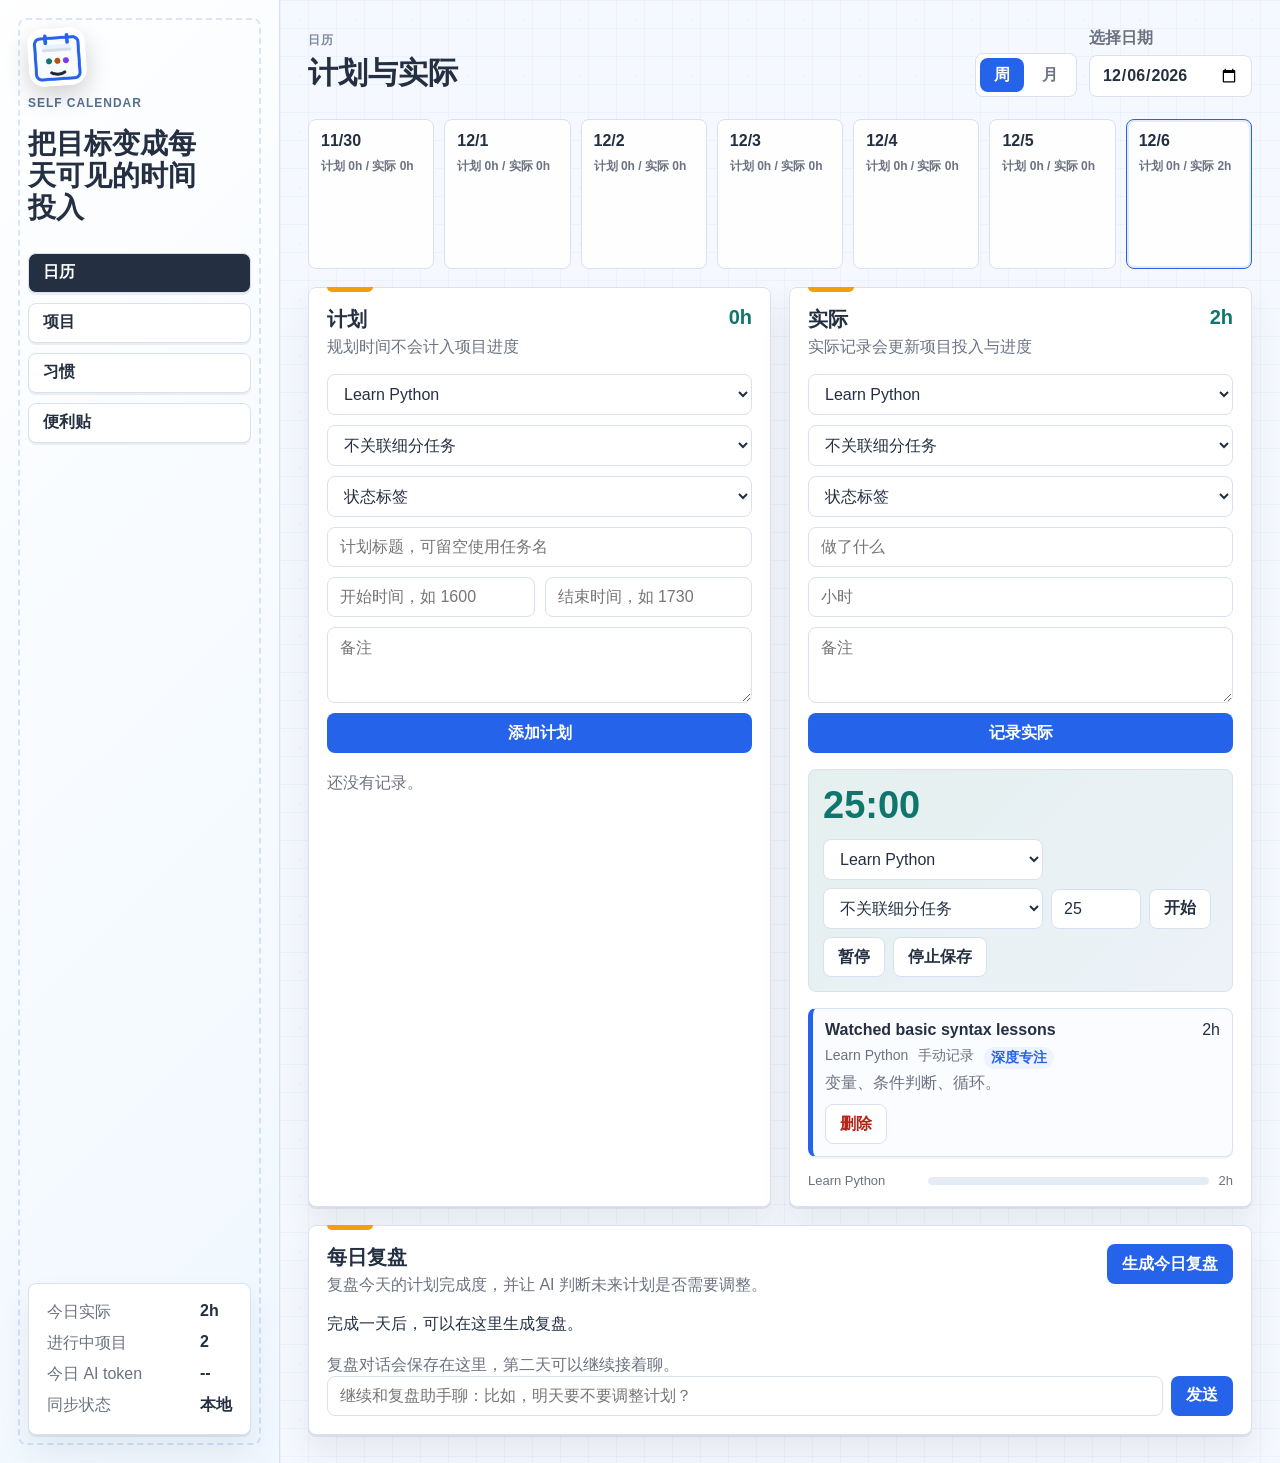
==== commit ebc82565: "Support quick plan time entry" ====
--- a/index.html
+++ b/index.html
@@ -73,8 +73,8 @@
                 <select id="planStatusTag"></select>
                 <input id="planTitle" type="text" placeholder="计划标题，可留空使用任务名" />
                 <div class="inline-fields">
-                  <input id="planStart" type="time" />
-                  <input id="planEnd" type="time" />
+                  <input id="planStart" type="text" inputmode="numeric" placeholder="开始时间，如 1600" autocomplete="off" />
+                  <input id="planEnd" type="text" inputmode="numeric" placeholder="结束时间，如 1730" autocomplete="off" />
                 </div>
                 <textarea id="planNotes" placeholder="备注"></textarea>
                 <button type="submit">添加计划</button>
